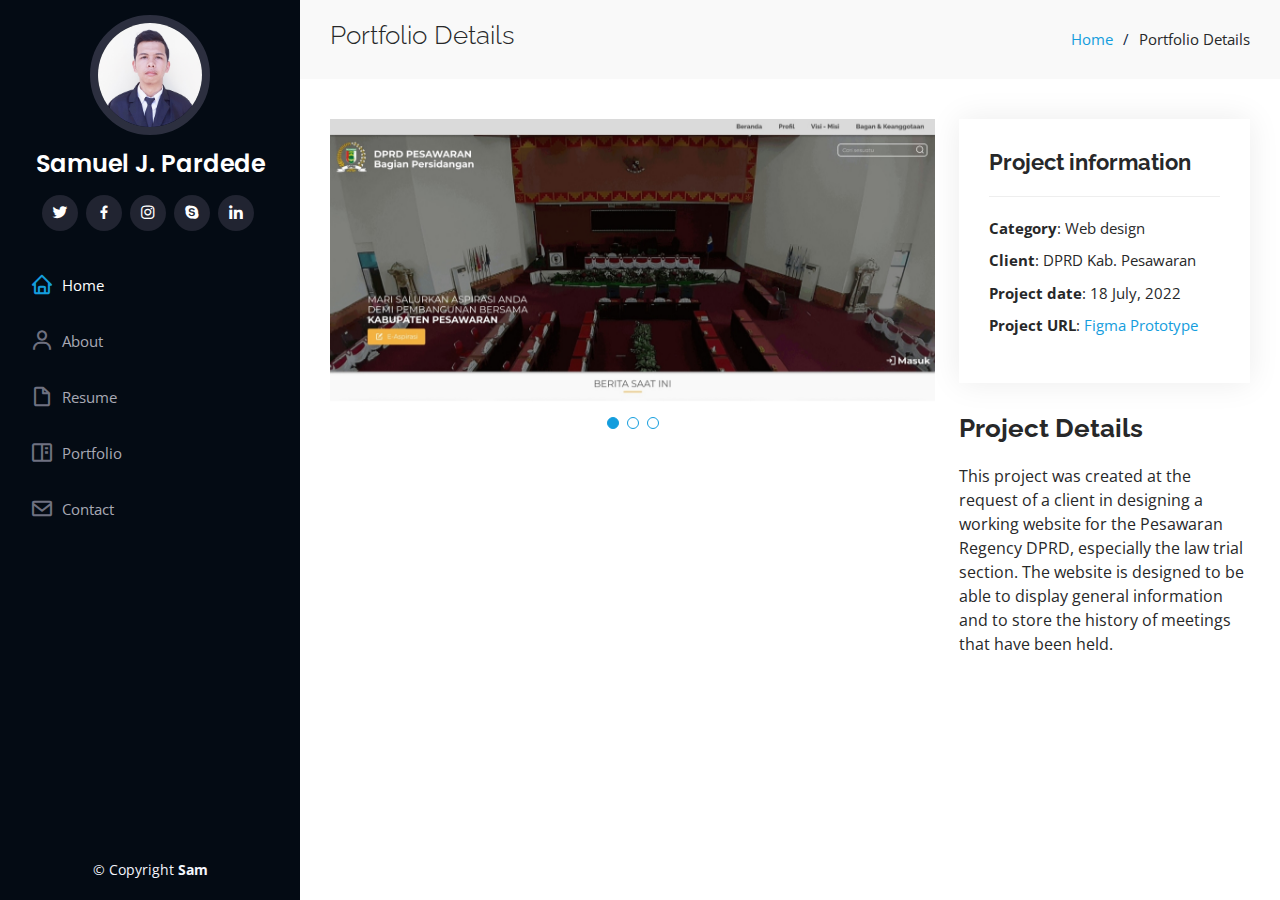
==== portfolio-details-1.html @ 2966e7e4 "Commit all works" ====
<!DOCTYPE html>
<html lang="en">

<head>
  <meta charset="utf-8">
  <meta content="width=device-width, initial-scale=1.0" name="viewport">

  <title>Portfolio Details - E-Wrok Web Design</title>
  <meta content="" name="description">
  <meta content="" name="keywords">

  <!-- Favicons -->
  <link href="assets/img/favicon.ico" rel="icon">

  <!-- Google Fonts -->
  <link href="https://fonts.googleapis.com/css?family=Open+Sans:300,300i,400,400i,600,600i,700,700i|Raleway:300,300i,400,400i,500,500i,600,600i,700,700i|Poppins:300,300i,400,400i,500,500i,600,600i,700,700i" rel="stylesheet">

  <!-- Vendor CSS Files -->
  <link href="assets/vendor/aos/aos.css" rel="stylesheet">
  <link href="assets/vendor/bootstrap/css/bootstrap.min.css" rel="stylesheet">
  <link href="assets/vendor/bootstrap-icons/bootstrap-icons.css" rel="stylesheet">
  <link href="assets/vendor/boxicons/css/boxicons.min.css" rel="stylesheet">
  <link href="assets/vendor/glightbox/css/glightbox.min.css" rel="stylesheet">
  <link href="assets/vendor/swiper/swiper-bundle.min.css" rel="stylesheet">

  <!-- Template Main CSS File -->
  <link href="assets/css/style.css" rel="stylesheet">

  <!-- =======================================================
  * Template Name: iPortfolio
  * Updated: Jul 27 2023 with Bootstrap v5.3.1
  * Template URL: https://bootstrapmade.com/iportfolio-bootstrap-portfolio-websites-template/
  * Author: BootstrapMade.com
  * License: https://bootstrapmade.com/license/
  ======================================================== -->
</head>

<body>

  <!-- ======= Mobile nav toggle button ======= -->
  <i class="bi bi-list mobile-nav-toggle d-xl-none"></i>

  <!-- ======= Header ======= -->
  <header id="header">
    <div class="d-flex flex-column">

      <div class="profile">
        <img src="assets/img/profile-img.jpg" alt="" class="img-fluid rounded-circle">
        <h1 class="text-light"><a href="index.html">Samuel J. Pardede</a></h1>
        <div class="social-links mt-3 text-center">
          <a href="https://twitter.com/JovialSamuel" target="_blank" class="twitter"><i class="bx bxl-twitter"></i></a>
          <a href="https://www.facebook.com/samuel.j.pardede.9/" target="_blank" class="facebook"><i class="bx bxl-facebook"></i></a>
          <a href="https://www.instagram.com/samuel_j_pardede/" target="_blank" class="instagram"><i class="bx bxl-instagram"></i></a>
          <a href="https://github.com/samueljovial21" target="_blank" class="google-plus"><i class="bx bxl-skype"></i></a>
          <a href="https://www.linkedin.com/in/samuel-jovial-pardede/" target="_blank" class="linkedin"><i class="bx bxl-linkedin"></i></a>
        </div>
      </div>

      <nav id="navbar" class="nav-menu navbar">
        <ul>
          <li><a href="index.html" class="nav-link scrollto active"><i class="bx bx-home"></i> <span>Home</span></a></li>
          <li><a href="index.html" class="nav-link scrollto"><i class="bx bx-user"></i> <span>About</span></a></li>
          <li><a href="index.html" class="nav-link scrollto"><i class="bx bx-file-blank"></i> <span>Resume</span></a></li>
          <li><a href="index.html" class="nav-link scrollto"><i class="bx bx-book-content"></i> <span>Portfolio</span></a></li>
          <!-- <li><a href="index.html" class="nav-link scrollto"><i class="bx bx-server"></i> <span>Services</span></a></li> -->
          <li><a href="index.html" class="nav-link scrollto"><i class="bx bx-envelope"></i> <span>Contact</span></a></li>
        </ul>
      </nav><!-- .nav-menu -->
    </div>
  </header><!-- End Header -->

  <main id="main">

    <!-- ======= Breadcrumbs ======= -->
    <section id="breadcrumbs" class="breadcrumbs">
      <div class="container">

        <div class="d-flex justify-content-between align-items-center">
          <h2>Portfolio Details</h2>
          <ol>
            <li><a href="index.html">Home</a></li>
            <li>Portfolio Details</li>
          </ol>
        </div>

      </div>
    </section><!-- End Breadcrumbs -->

    <!-- ======= Portfolio Details Section ======= -->
    <section id="portfolio-details" class="portfolio-details">
      <div class="container">

        <div class="row gy-4">

          <div class="col-lg-8">
            <div class="portfolio-details-slider swiper">
              <div class="swiper-wrapper align-items-center">

                <div class="swiper-slide">
                  <img src="assets/img/portfolio/portfolio-details-1.jpg" alt="">
                </div>

                <div class="swiper-slide">
                  <img src="assets/img/portfolio/portfolio-details-2.jpg" alt="">
                </div>

                <div class="swiper-slide">
                  <img src="assets/img/portfolio/portfolio-details-3.jpg" alt="">
                </div>

              </div>
              <div class="swiper-pagination"></div>
            </div>
          </div>

          <div class="col-lg-4">
            <div class="portfolio-info">
              <h3>Project information</h3>
              <ul>
                <li><strong>Category</strong>: Web design</li>
                <li><strong>Client</strong>: DPRD Kab. Pesawaran</li>
                <li><strong>Project date</strong>: 18 July, 2022</li>
                <li><strong>Project URL</strong>: <a href="https://bit.ly/3Le2pU8">Figma Prototype</a></li>
              </ul>
            </div>
            <div class="portfolio-description">
              <h2>Project Details</h2>
              <p>
                This project was created at the request of a client in designing a working website for the Pesawaran Regency DPRD, especially the law trial section. The website is designed to be able to display general information and to store the history of meetings that have been held.
              </p>
            </div>
          </div>

        </div>

      </div>
    </section><!-- End Portfolio Details Section -->

  </main><!-- End #main -->

  <!-- ======= Footer ======= -->
  <footer id="footer">
    <div class="container">
      <div class="copyright">
        &copy; Copyright <strong><span>Sam</span></strong>
      </div>
      <div class="credits">
        <!-- All the links in the footer should remain intact. -->
        <!-- You can delete the links only if you purchased the pro version. -->
        <!-- Licensing information: https://bootstrapmade.com/license/ -->
        <!-- Purchase the pro version with working PHP/AJAX contact form: https://bootstrapmade.com/iportfolio-bootstrap-portfolio-websites-template/ -->
      </div>
    </div>
  </footer><!-- End  Footer -->

  <a href="#" class="back-to-top d-flex align-items-center justify-content-center"><i class="bi bi-arrow-up-short"></i></a>

  <!-- Vendor JS Files -->
  <script src="assets/vendor/purecounter/purecounter_vanilla.js"></script>
  <script src="assets/vendor/aos/aos.js"></script>
  <script src="assets/vendor/bootstrap/js/bootstrap.bundle.min.js"></script>
  <script src="assets/vendor/glightbox/js/glightbox.min.js"></script>
  <script src="assets/vendor/isotope-layout/isotope.pkgd.min.js"></script>
  <script src="assets/vendor/swiper/swiper-bundle.min.js"></script>
  <script src="assets/vendor/typed.js/typed.umd.js"></script>
  <script src="assets/vendor/waypoints/noframework.waypoints.js"></script>
  <script src="assets/vendor/php-email-form/validate.js"></script>

  <!-- Template Main JS File -->
  <script src="assets/js/main.js"></script>

</body>

</html>
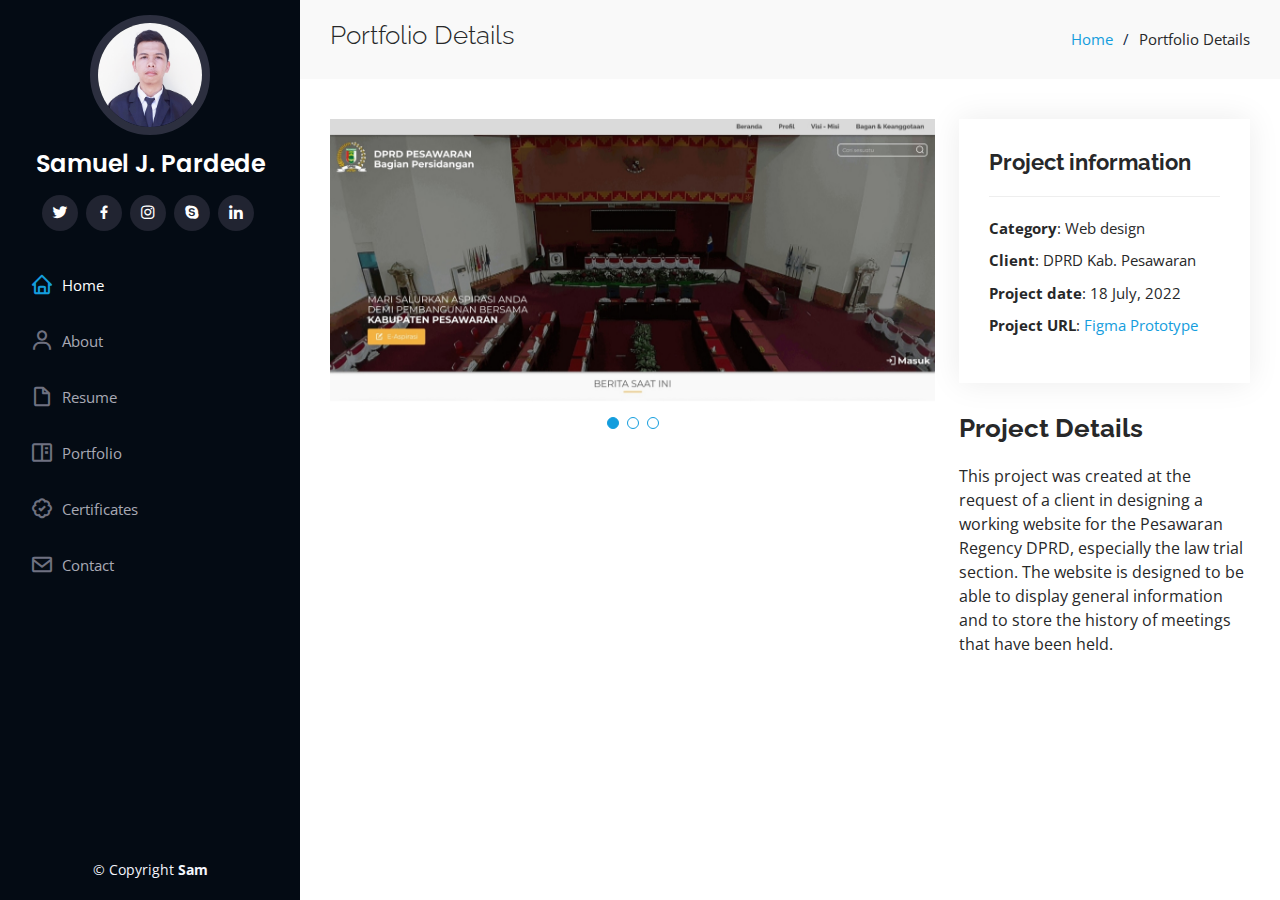
==== commit 5b2b2d57: "Update Contents" ====
--- a/portfolio-details-1.html
+++ b/portfolio-details-1.html
@@ -62,7 +62,7 @@
           <li><a href="index.html" class="nav-link scrollto"><i class="bx bx-user"></i> <span>About</span></a></li>
           <li><a href="index.html" class="nav-link scrollto"><i class="bx bx-file-blank"></i> <span>Resume</span></a></li>
           <li><a href="index.html" class="nav-link scrollto"><i class="bx bx-book-content"></i> <span>Portfolio</span></a></li>
-          <!-- <li><a href="index.html" class="nav-link scrollto"><i class="bx bx-server"></i> <span>Services</span></a></li> -->
+          <li><a href="index.html" class="nav-link scrollto"><i class="bx bx-badge-check"></i> <span>Certificates</span></a></li>
           <li><a href="index.html" class="nav-link scrollto"><i class="bx bx-envelope"></i> <span>Contact</span></a></li>
         </ul>
       </nav><!-- .nav-menu -->
